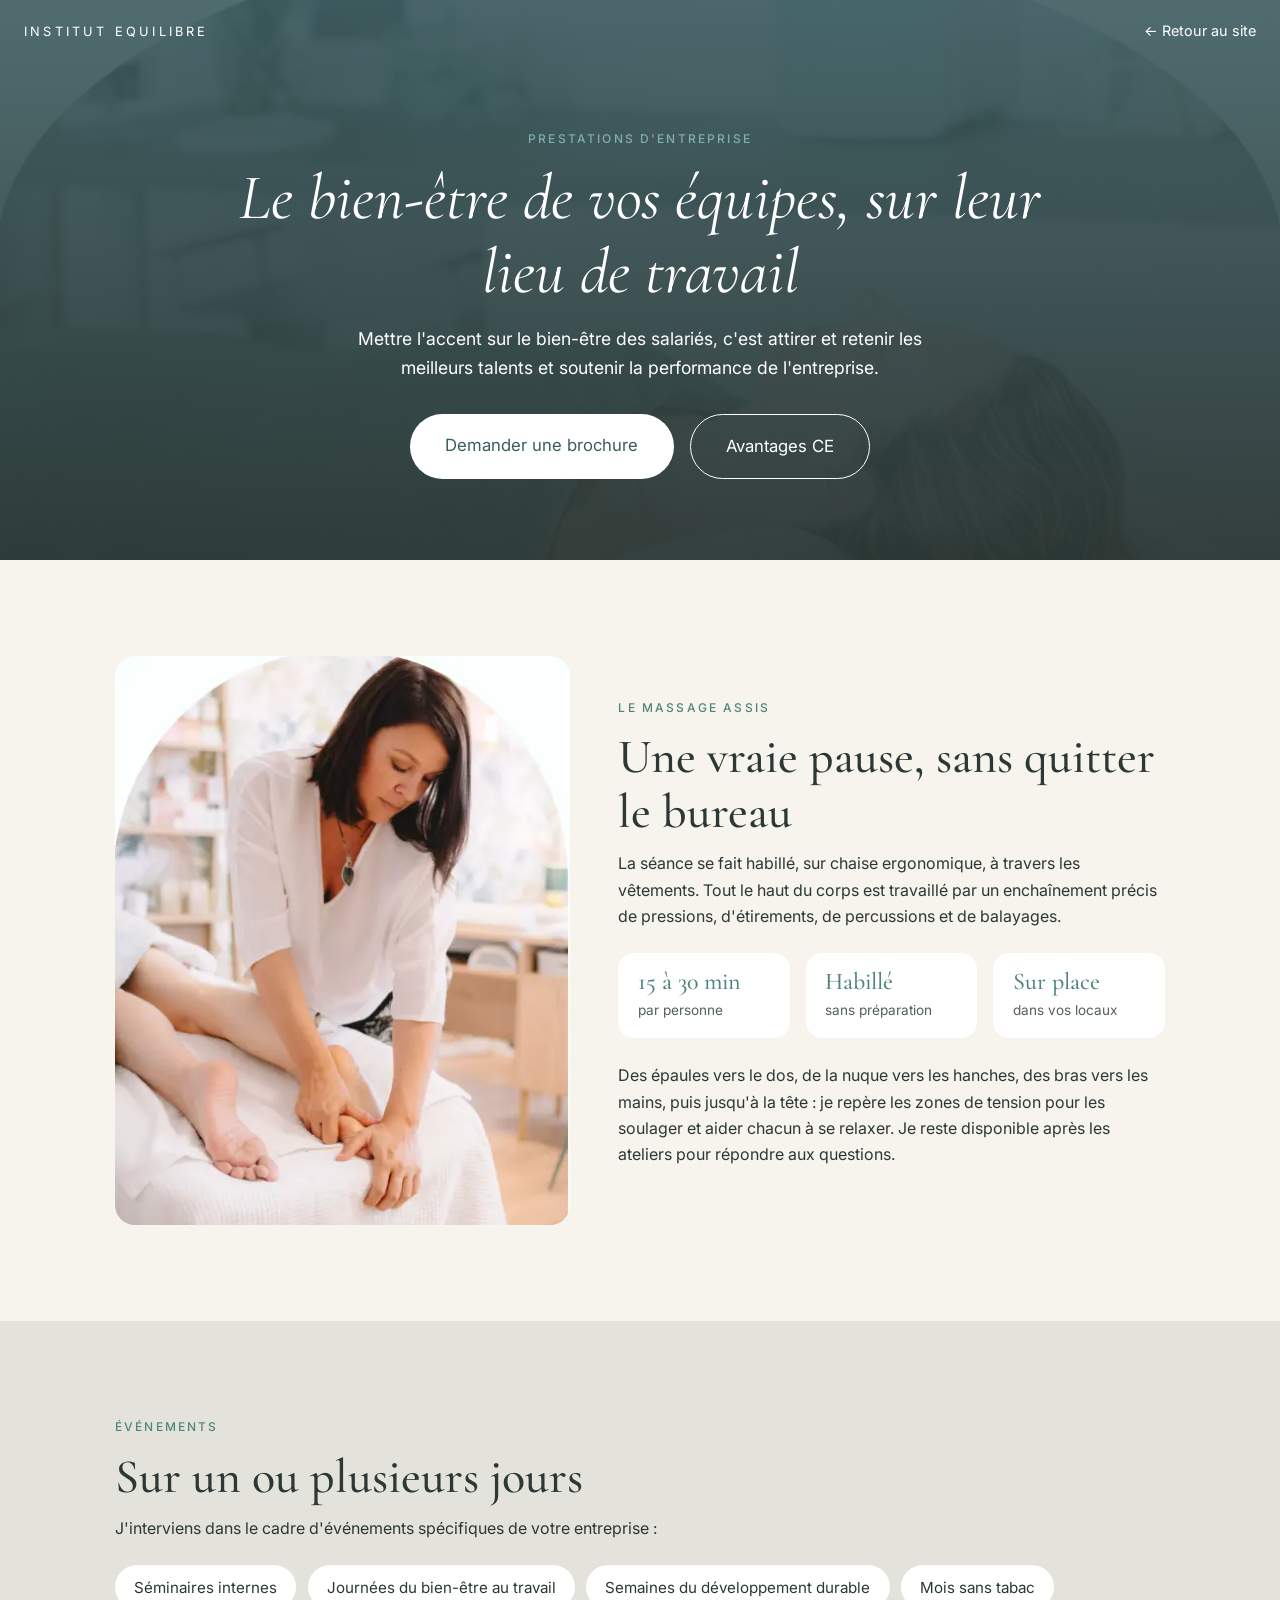
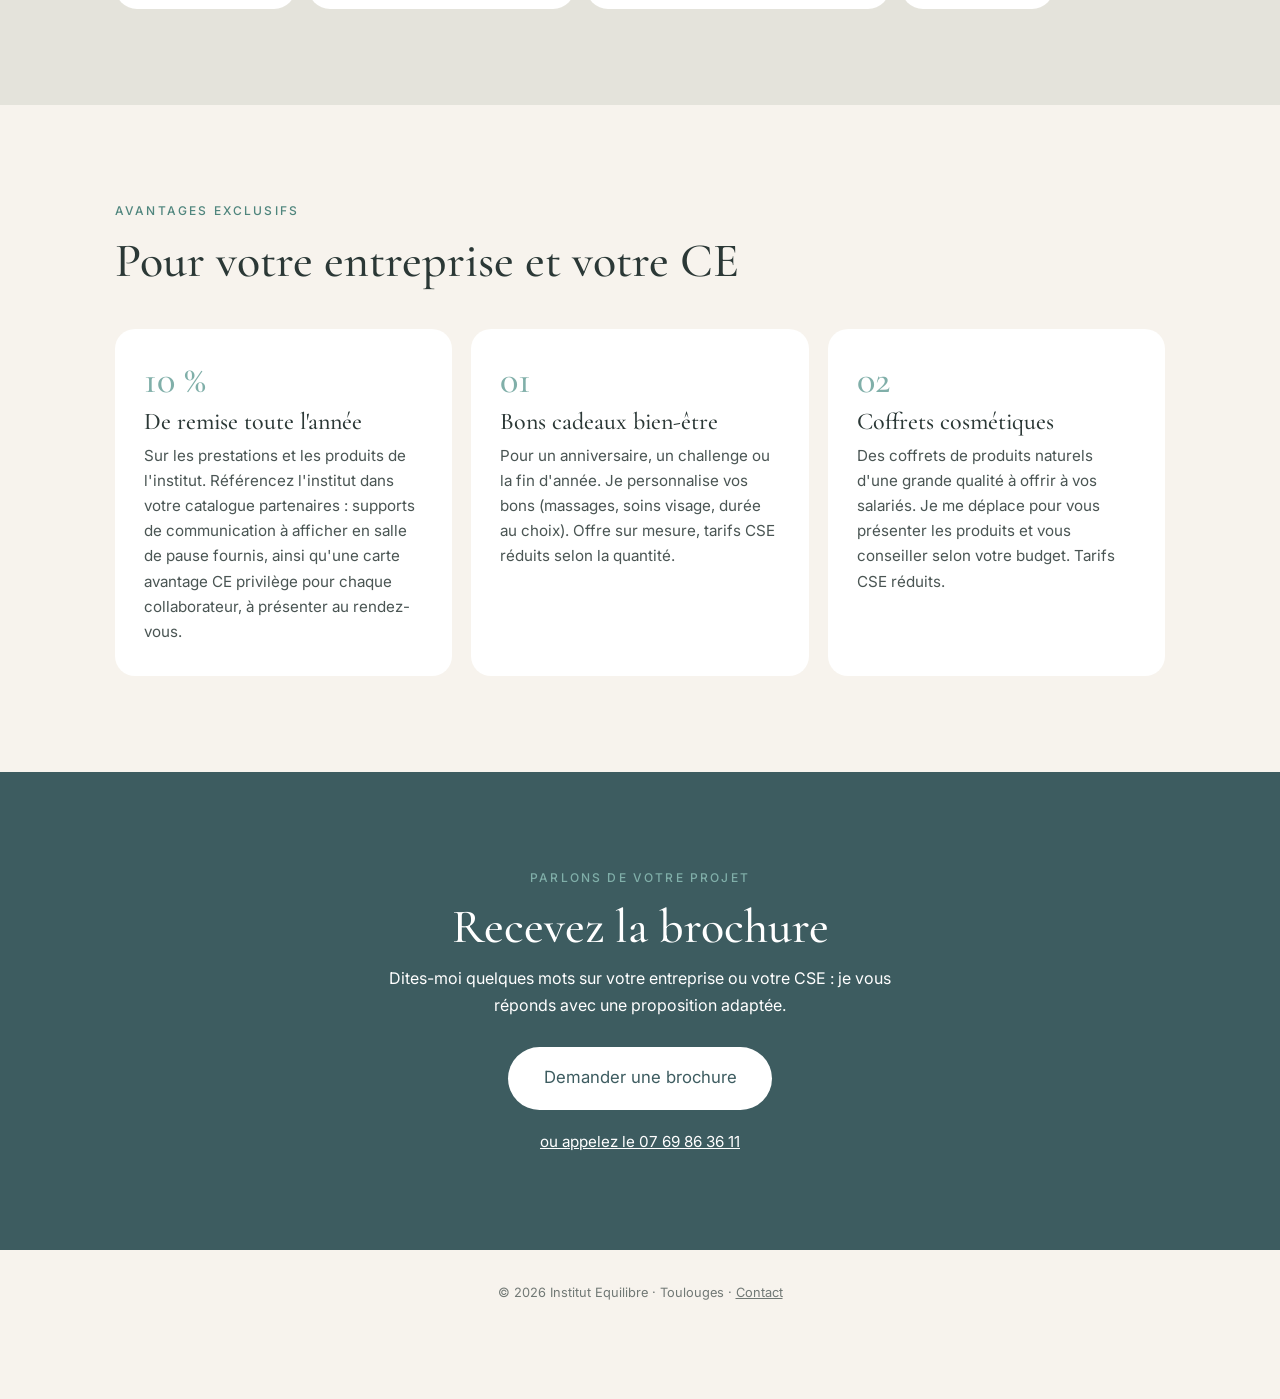
==== massage-assis-entreprise.html @ 9b1dfacb "Create massage-assis-entreprise.html for services This HTML file outlines the services offered by In" ====
<!DOCTYPE html>
<html lang="fr">
<head>
<meta charset="UTF-8">
<meta name="viewport" content="width=device-width, initial-scale=1">
<title>Massage assis en entreprise à Perpignan – Institut Equilibre</title>
<meta name="description" content="Massage assis en entreprise autour de Perpignan : séminaires, journées bien-être au travail, bons cadeaux et coffrets pour CSE. Institut Equilibre, Toulouges.">
<meta name="theme-color" content="#3d5c60">
<meta property="og:type" content="website">
<meta property="og:title" content="Massage assis en entreprise – Institut Equilibre">
<meta property="og:description" content="Une pause détente sur le lieu de travail, des avantages exclusifs pour vos salariés.">
<meta property="og:image" content="https://institutequilibre.github.io/www/images/partage.webp">
<link rel="preconnect" href="https://fonts.googleapis.com">
<link rel="preconnect" href="https://fonts.gstatic.com" crossorigin>
<link href="https://fonts.googleapis.com/css2?family=Cormorant+Garamond:ital,wght@0,400;0,500;0,600;1,400&family=Inter:wght@300;400;500&display=swap" rel="stylesheet">
<style>
:root{--sage:#80afa9;--sage-d:#4f857d;--deep:#3d5c60;--cream:#f7f3ed;--sand:#e4e3db;--ink:#2b3836;--r:20px}
*{box-sizing:border-box;margin:0;padding:0}
html{scroll-behavior:smooth}
body{font-family:Inter,sans-serif;font-weight:400;color:var(--ink);background:var(--cream);line-height:1.65}
h1,h2,h3{font-family:'Cormorant Garamond',serif;font-weight:500;line-height:1.15}
h2{font-size:clamp(2rem,5vw,3rem);margin-bottom:.6rem}
img{max-width:100%;display:block}
section{padding:clamp(3.5rem,9vw,6rem) 1.5rem}
.wrap{max-width:1050px;margin:auto}
.eyebrow{text-transform:uppercase;letter-spacing:.18em;font-size:.75rem;color:var(--sage-d);font-weight:500;margin-bottom:.8rem;display:block}
.btn{display:inline-block;background:var(--deep);color:#fff;padding:.9rem 1.8rem;border-radius:99px;text-decoration:none;font-weight:400;transition:.25s}
.btn:hover{background:var(--ink);transform:translateY(-2px)}
.btn.ghost{background:transparent;border:1px solid #fff}
.btn.ghost:hover{background:#fff;color:var(--ink)}
.btn.light{background:#fff;color:var(--deep)}
.btn.big{padding:1.1rem 2.2rem;font-size:1.05rem}

.top{position:absolute;top:0;left:0;right:0;display:flex;justify-content:space-between;align-items:center;padding:1.2rem 1.5rem;z-index:10}
.top a{color:#fff;text-decoration:none;font-size:.9rem}
.top .brand{letter-spacing:.25em;text-transform:uppercase;font-size:.8rem}

.hero{min-height:560px;display:grid;place-items:center;text-align:center;color:#fff;padding:7rem 1.5rem 4rem;
background:linear-gradient(rgba(61,92,96,.9),rgba(43,56,54,.95)),url('images/Cabinet.webp') center/cover}
.hero .eyebrow{color:var(--sage)}
.hero h1{font-size:clamp(2.2rem,6vw,4rem);margin:.6rem auto 1rem;font-style:italic;font-weight:400;max-width:820px}
.hero p{max-width:600px;margin:0 auto 2rem;font-size:1.1rem}
.actions{display:flex;gap:1rem;justify-content:center;flex-wrap:wrap}

.how .wrap{display:grid;gap:3rem;align-items:center}
@media(min-width:800px){.how .wrap{grid-template-columns:1fr 1.2fr}}
.how img{border-radius:var(--r);width:100%;aspect-ratio:4/5;object-fit:cover}
.how p{margin-bottom:1rem}
.facts{display:grid;grid-template-columns:repeat(auto-fit,minmax(150px,1fr));gap:1rem;margin:1.5rem 0}
.facts div{background:#fff;border-radius:16px;padding:1rem 1.2rem}
.facts b{display:block;font:500 1.5rem/1.1 'Cormorant Garamond',serif;color:var(--sage-d)}
.facts span{font-size:.85rem;opacity:.8}

.events{background:var(--sand)}
.chips{display:flex;flex-wrap:wrap;gap:.7rem;margin-top:1.5rem}
.chips span{background:#fff;padding:.6rem 1.2rem;border-radius:99px;font-size:.95rem}
.events p{max-width:640px}

.perks .grid{display:grid;grid-template-columns:repeat(auto-fit,minmax(260px,1fr));gap:1.2rem;margin-top:2.5rem}
.perk{background:#fff;border-radius:var(--r);padding:2rem 1.8rem;display:flex;flex-direction:column;gap:.5rem}
.perk .n{font:500 2.4rem/1 'Cormorant Garamond',serif;color:var(--sage)}
.perk h3{font-size:1.5rem}
.perk p{font-size:.95rem;opacity:.85}

.final{background:var(--deep);color:#fff;text-align:center}
.final .eyebrow{color:var(--sage)}
.final p{max-width:560px;margin:0 auto 1.8rem}
.final .tel{display:block;margin-top:1.2rem;color:#fff;font-size:.95rem}

footer{text-align:center;padding:2rem 1rem 6rem;font-size:.8rem;opacity:.65}
footer a{color:inherit}
.sticky{display:none}
@media(max-width:600px){
  html{font-size:16px}
  section{padding:2.5rem 1rem}
  .hero{min-height:0;padding:6rem 1rem 3rem}
  .actions .btn{width:100%;text-align:center}
  h2{font-size:1.8rem}
  .top .brand{font-size:.65rem}
  .sticky{display:block;position:fixed;bottom:14px;left:14px;right:14px;text-align:center;z-index:1001;box-shadow:0 10px 25px rgba(0,0,0,.3)}
}
</style>
</head>
<body>

<div class="top">
  <a class="brand" href="index.html">Institut Equilibre</a>
  <a href="index.html">← Retour au site</a>
</div>

<header class="hero">
  <div>
    <span class="eyebrow">Prestations d'entreprise</span>
    <h1>Le bien-être de vos équipes, sur leur lieu de travail</h1>
    <p>Mettre l'accent sur le bien-être des salariés, c'est attirer et retenir les meilleurs talents et soutenir la performance de l'entreprise.</p>
    <div class="actions">
      <a class="btn light big" href="#contact">Demander une brochure</a>
      <a class="btn ghost big" href="#avantages">Avantages CE</a>
    </div>
  </div>
</header>

<section class="how">
  <div class="wrap">
    <img src="images/Massage.webp" alt="Massage assis sur chaise ergonomique" loading="lazy">
    <div>
      <span class="eyebrow">Le massage assis</span>
      <h2>Une vraie pause, sans quitter le bureau</h2>
      <p>La séance se fait habillé, sur chaise ergonomique, à travers les vêtements. Tout le haut du corps est travaillé par un enchaînement précis de pressions, d'étirements, de percussions et de balayages.</p>
      <div class="facts">
        <div><b>15 à 30 min</b><span>par personne</span></div>
        <div><b>Habillé</b><span>sans préparation</span></div>
        <div><b>Sur place</b><span>dans vos locaux</span></div>
      </div>
      <p>Des épaules vers le dos, de la nuque vers les hanches, des bras vers les mains, puis jusqu'à la tête : je repère les zones de tension pour les soulager et aider chacun à se relaxer. Je reste disponible après les ateliers pour répondre aux questions.</p>
    </div>
  </div>
</section>

<section class="events">
  <div class="wrap">
    <span class="eyebrow">Événements</span>
    <h2>Sur un ou plusieurs jours</h2>
    <p>J'interviens dans le cadre d'événements spécifiques de votre entreprise :</p>
    <div class="chips">
      <span>Séminaires internes</span>
      <span>Journées du bien-être au travail</span>
      <span>Semaines du développement durable</span>
      <span>Mois sans tabac</span>
    </div>
  </div>
</section>

<section id="avantages" class="perks">
  <div class="wrap">
    <span class="eyebrow">Avantages exclusifs</span>
    <h2>Pour votre entreprise et votre CE</h2>
    <div class="grid">
      <div class="perk">
        <span class="n">10 %</span>
        <h3>De remise toute l'année</h3>
        <p>Sur les prestations et les produits de l'institut. Référencez l'institut dans votre catalogue partenaires : supports de communication à afficher en salle de pause fournis, ainsi qu'une carte avantage CE privilège pour chaque collaborateur, à présenter au rendez-vous.</p>
      </div>
      <div class="perk">
        <span class="n">01</span>
        <h3>Bons cadeaux bien-être</h3>
        <p>Pour un anniversaire, un challenge ou la fin d'année. Je personnalise vos bons (massages, soins visage, durée au choix). Offre sur mesure, tarifs CSE réduits selon la quantité.</p>
      </div>
      <div class="perk">
        <span class="n">02</span>
        <h3>Coffrets cosmétiques</h3>
        <p>Des coffrets de produits naturels d'une grande qualité à offrir à vos salariés. Je me déplace pour vous présenter les produits et vous conseiller selon votre budget. Tarifs CSE réduits.</p>
      </div>
    </div>
  </div>
</section>

<section id="contact" class="final">
  <div class="wrap">
    <span class="eyebrow">Parlons de votre projet</span>
    <h2>Recevez la brochure</h2>
    <p>Dites-moi quelques mots sur votre entreprise ou votre CSE : je vous réponds avec une proposition adaptée.</p>
    <a class="btn light big" href="mailto:contact@institutequilibre.fr?subject=Brochure%20massage%20assis%20entreprise&body=Bonjour%2C%0A%0AEntreprise%20%2F%20CSE%20%3A%0ANombre%20de%20salari%C3%A9s%20%3A%0ADate%20souhait%C3%A9e%20%3A%0AVotre%20besoin%20%3A%0A">Demander une brochure</a>
    <a class="tel" href="tel:+33769863611">ou appelez le 07 69 86 36 11</a>
  </div>
</section>

<footer>© 2026 Institut Equilibre · Toulouges · <a href="index.html#contact">Contact</a></footer>

<a href="#contact" class="btn sticky">Demander une brochure</a>

</body>
</html>
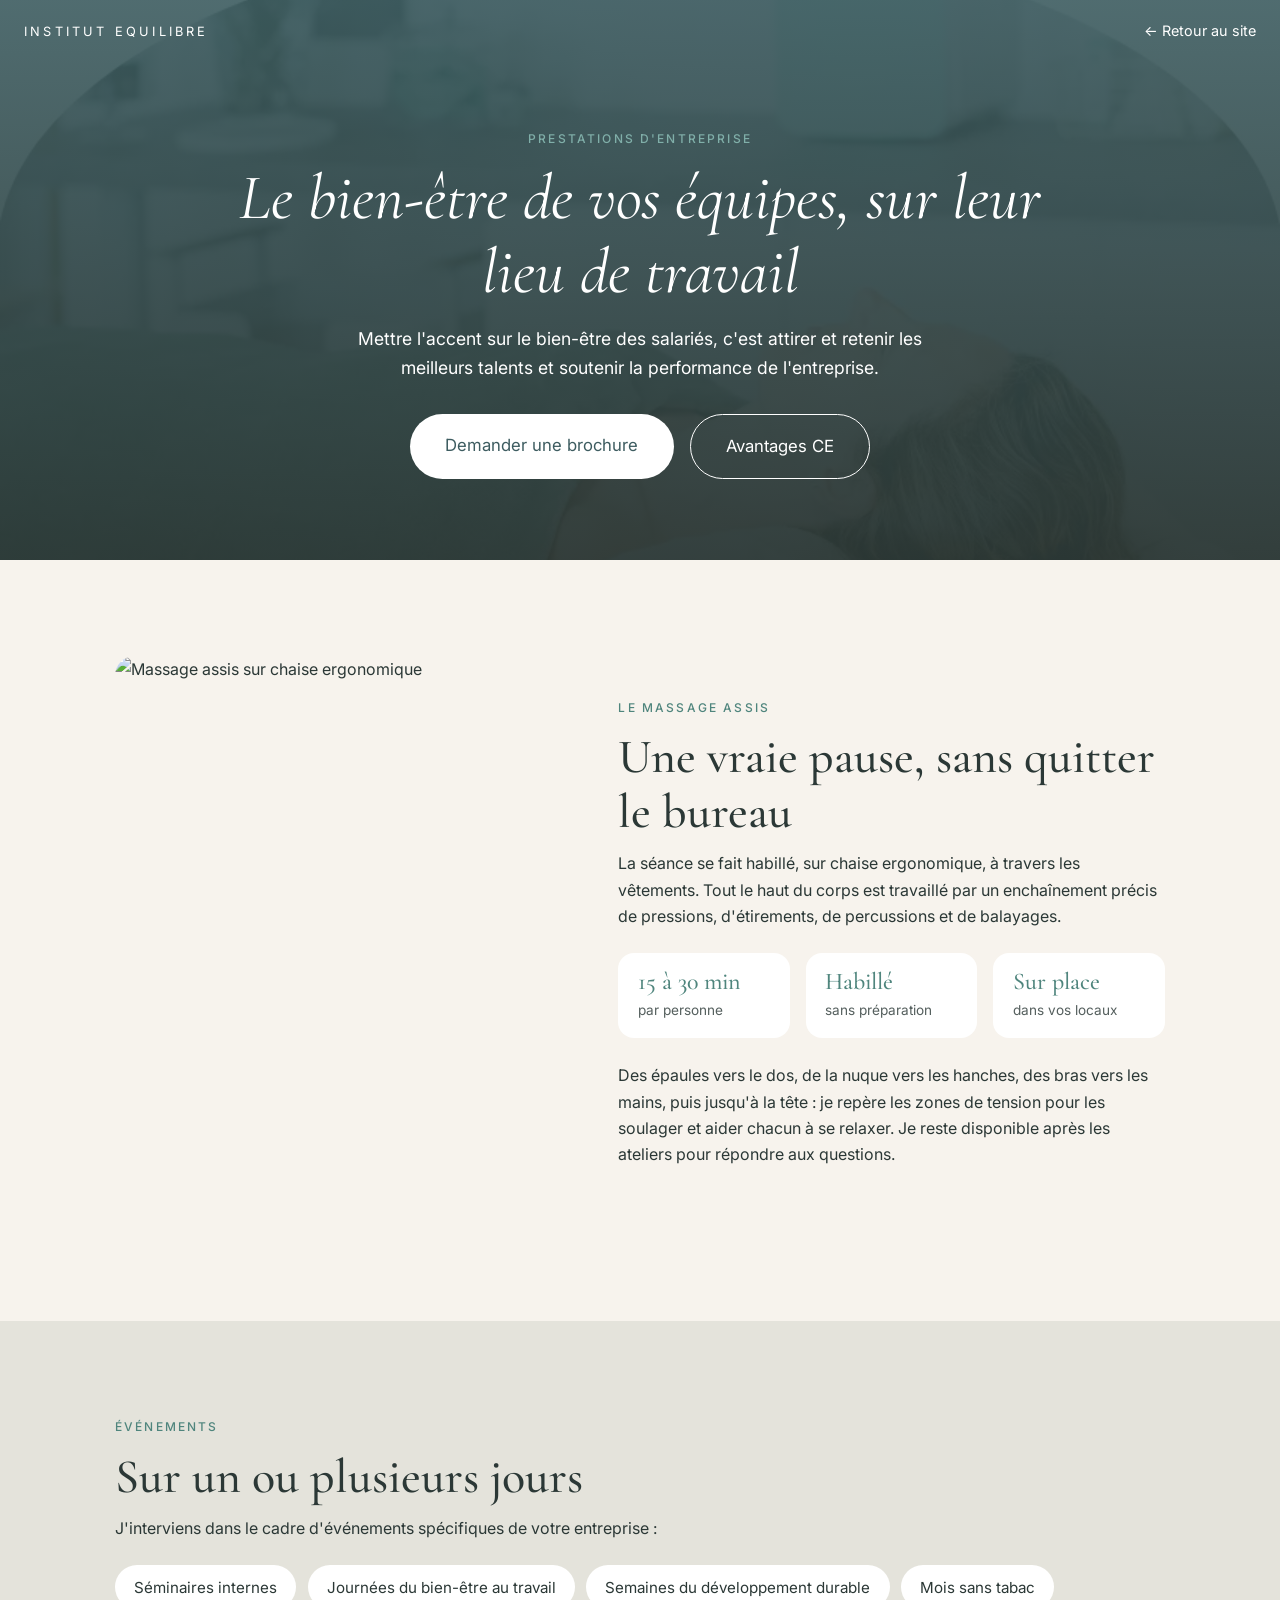
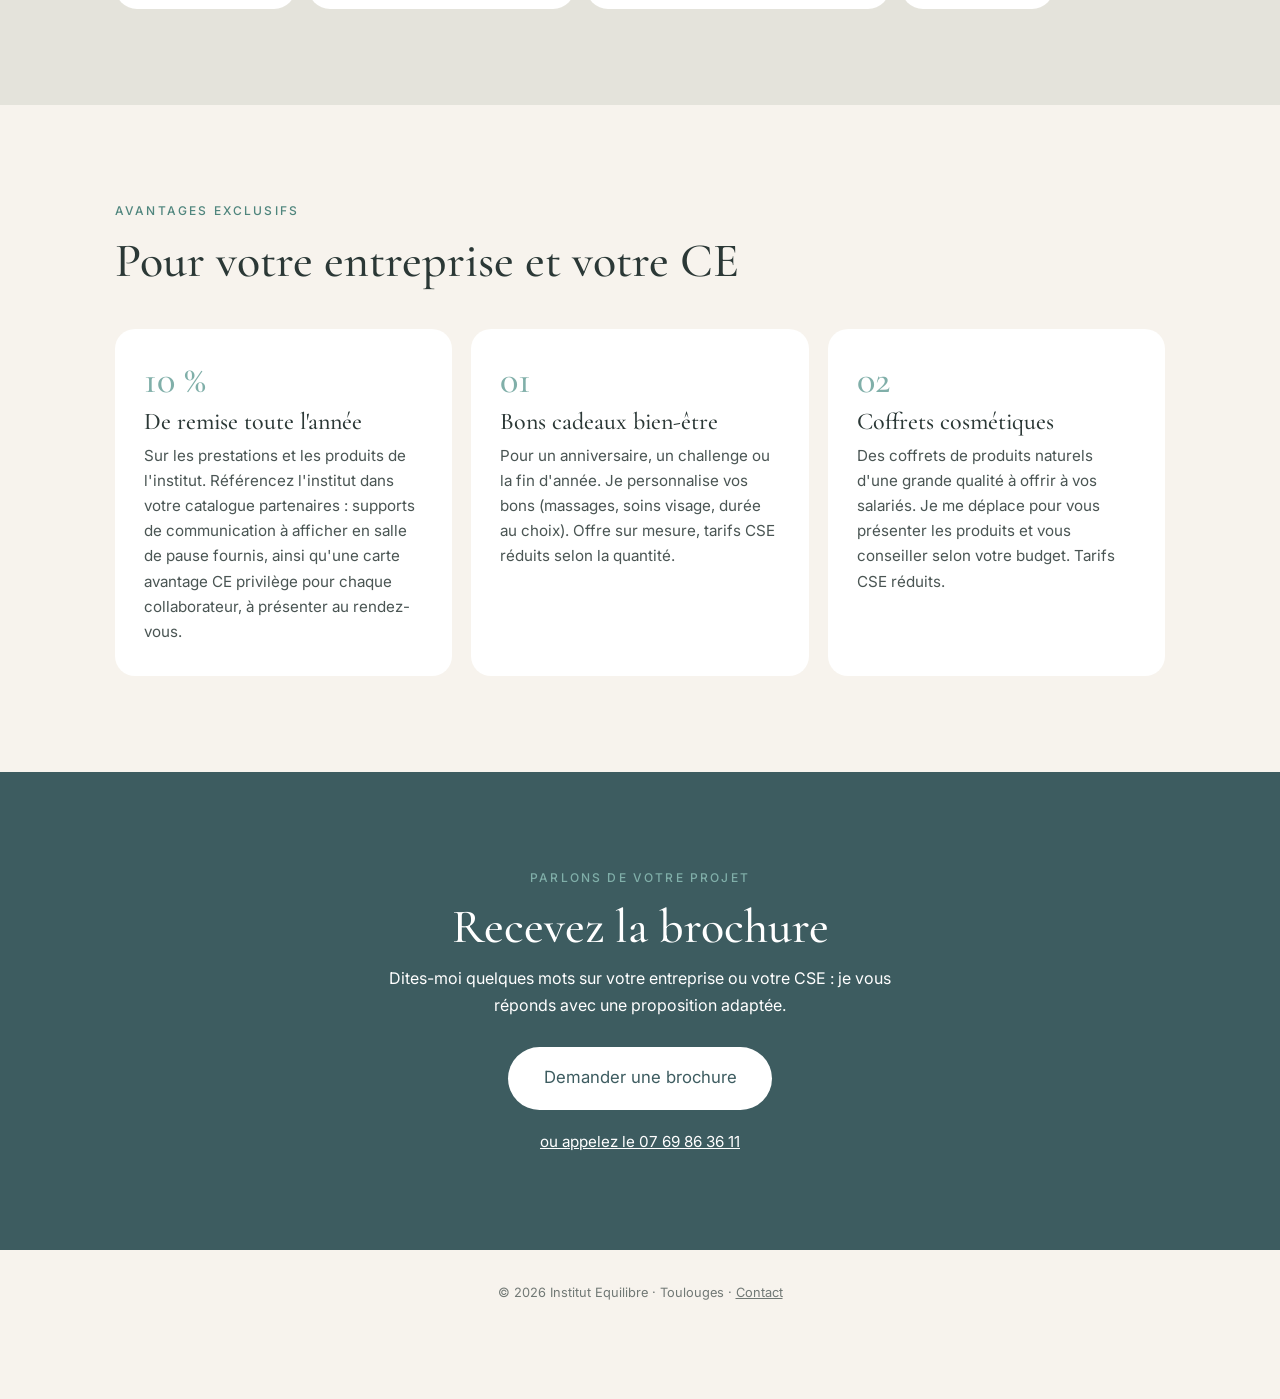
==== commit 267a8810: "Update massage-assis-entreprise.html" ====
--- a/massage-assis-entreprise.html
+++ b/massage-assis-entreprise.html
@@ -102,7 +102,7 @@
 
 <section class="how">
   <div class="wrap">
-    <img src="images/Massage.webp" alt="Massage assis sur chaise ergonomique" loading="lazy">
+    <img src="https://static.wixstatic.com/media/13d822_f8f9a3cadd4f467da3a07d87bbefc474~mv2.png" alt="Massage assis sur chaise ergonomique" loading="lazy">
     <div>
       <span class="eyebrow">Le massage assis</span>
       <h2>Une vraie pause, sans quitter le bureau</h2>
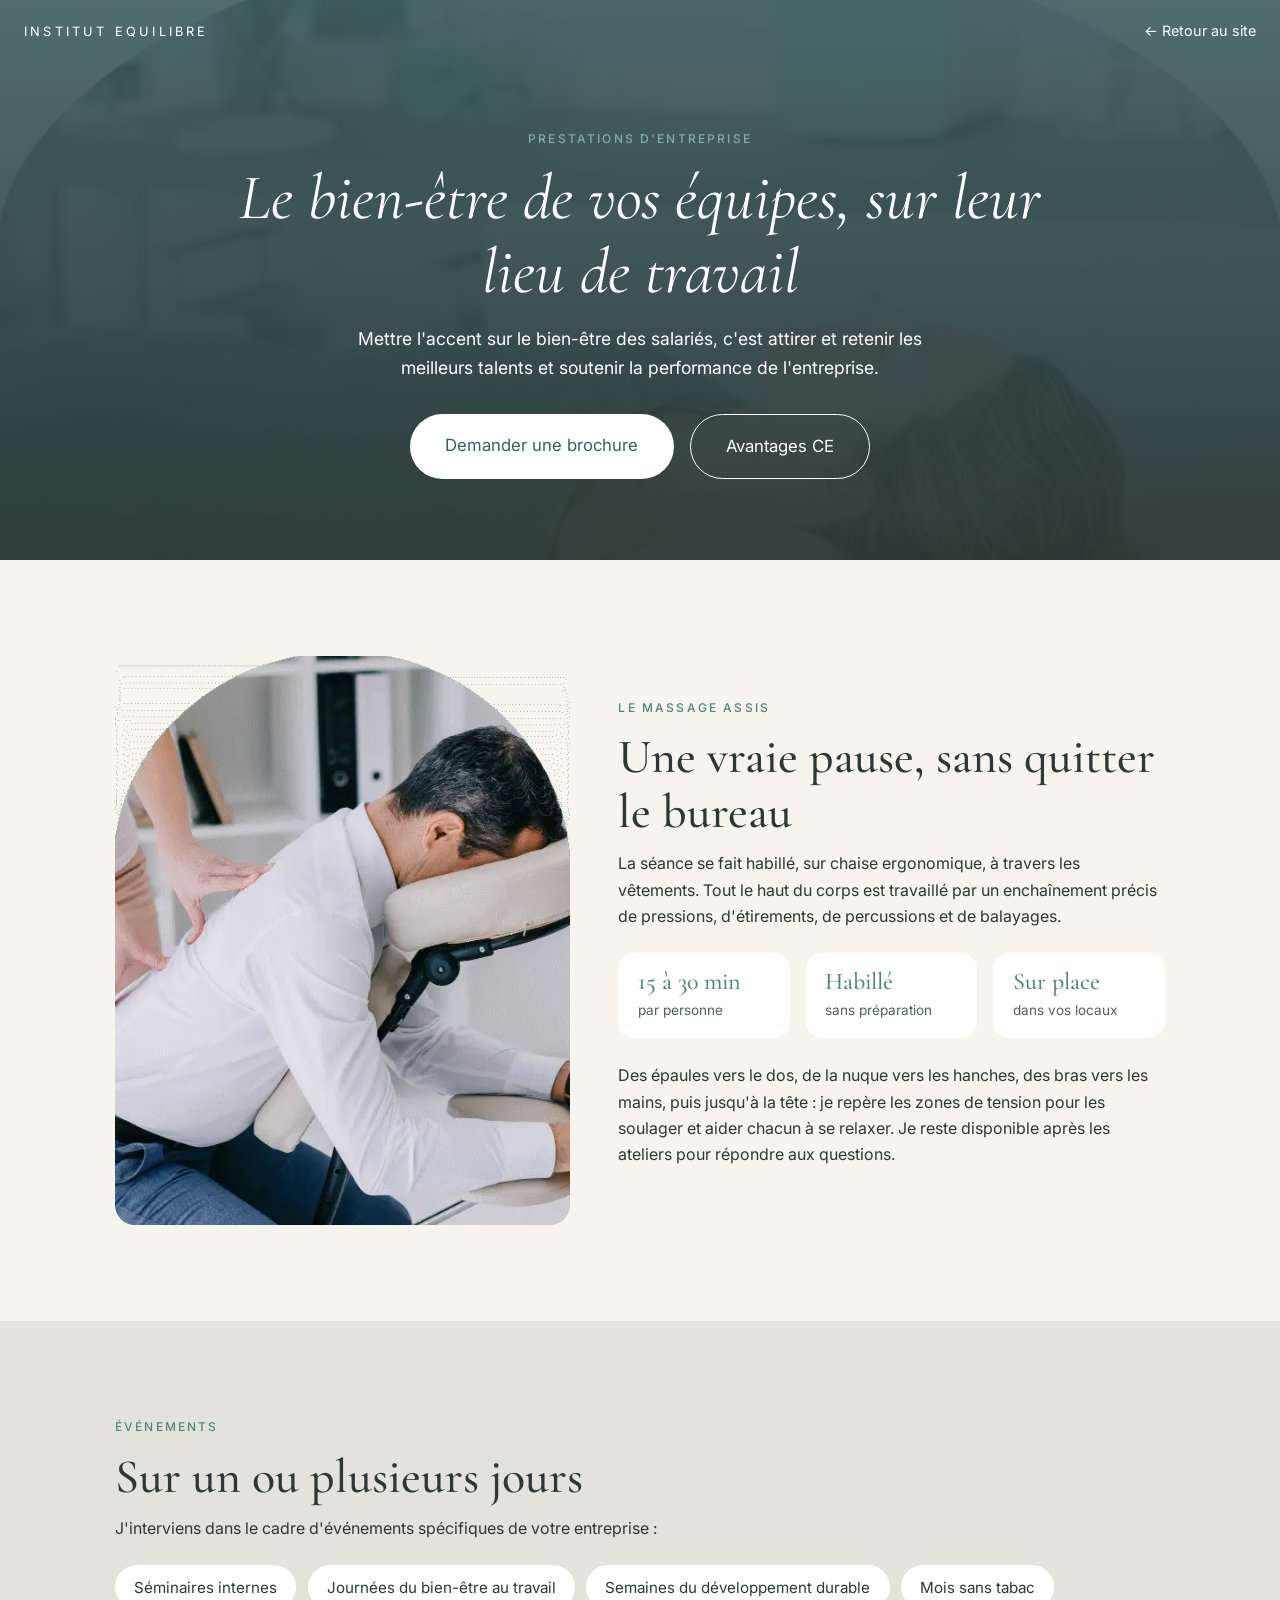
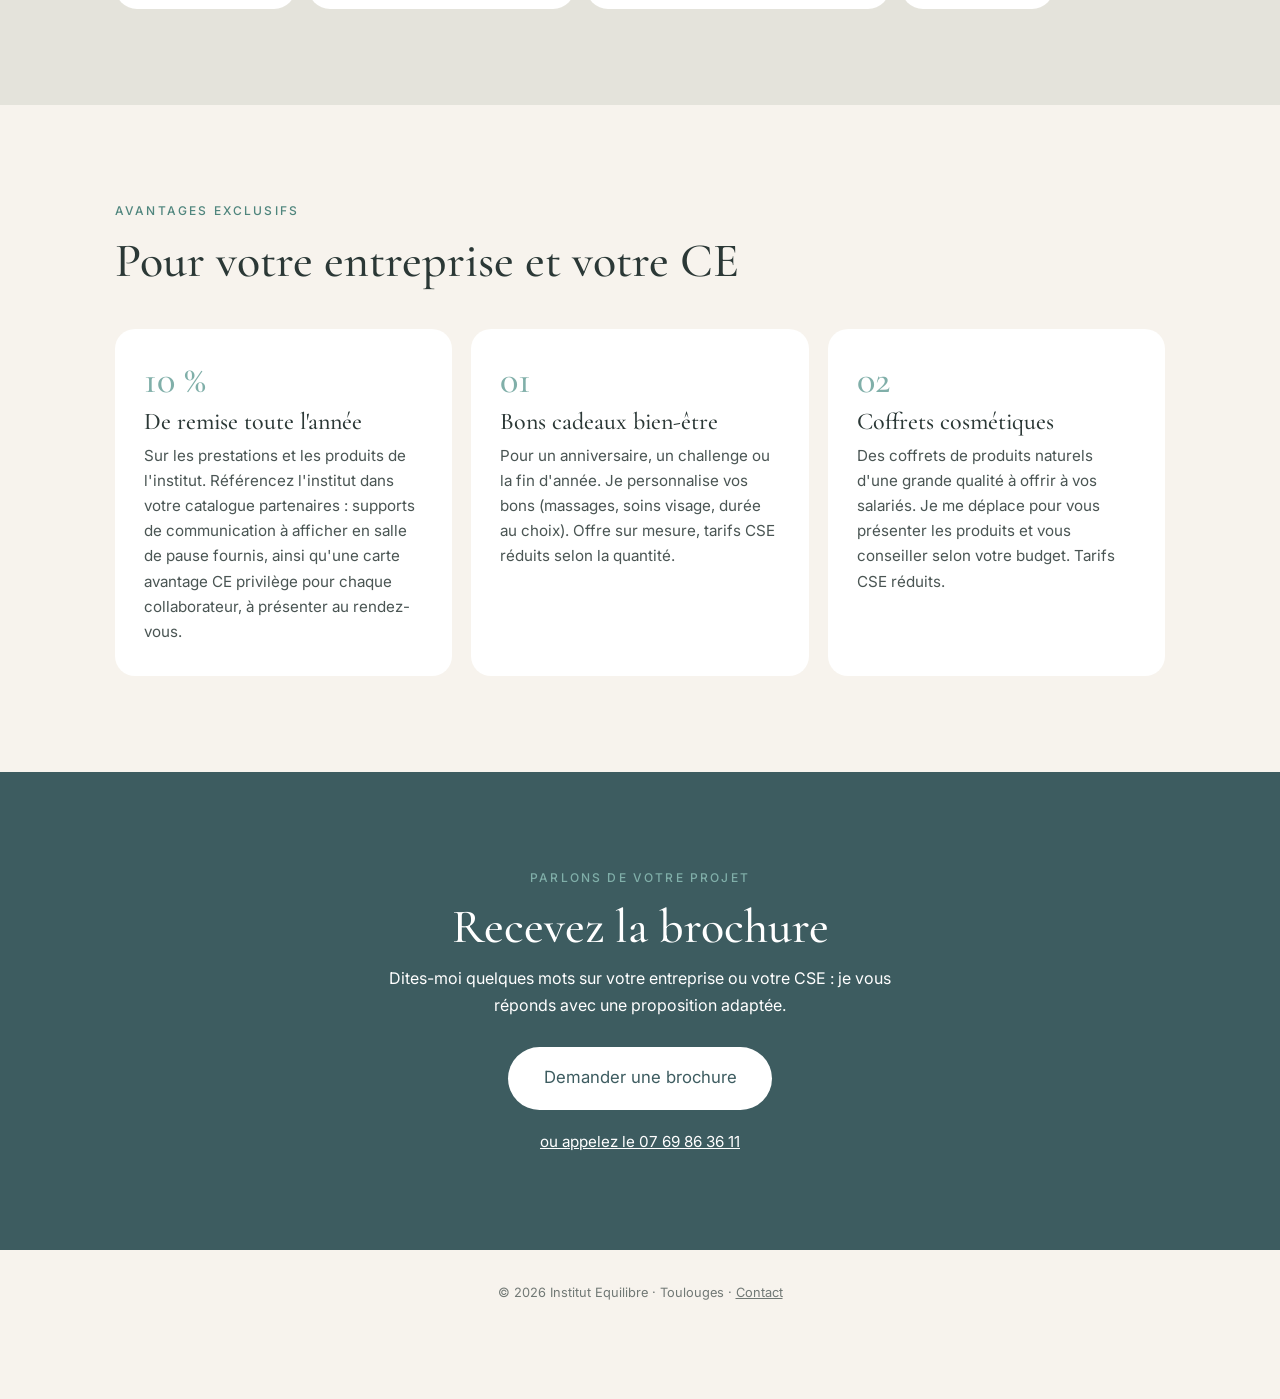
==== commit 8675494a: "Update massage-assis-entreprise.html" ====
--- a/massage-assis-entreprise.html
+++ b/massage-assis-entreprise.html
@@ -102,7 +102,7 @@
 
 <section class="how">
   <div class="wrap">
-    <img src="https://static.wixstatic.com/media/13d822_f8f9a3cadd4f467da3a07d87bbefc474~mv2.png" alt="Massage assis sur chaise ergonomique" loading="lazy">
+    <img src="images/MassageAssis.webp" alt="Massage assis sur chaise ergonomique" loading="lazy">
     <div>
       <span class="eyebrow">Le massage assis</span>
       <h2>Une vraie pause, sans quitter le bureau</h2>
